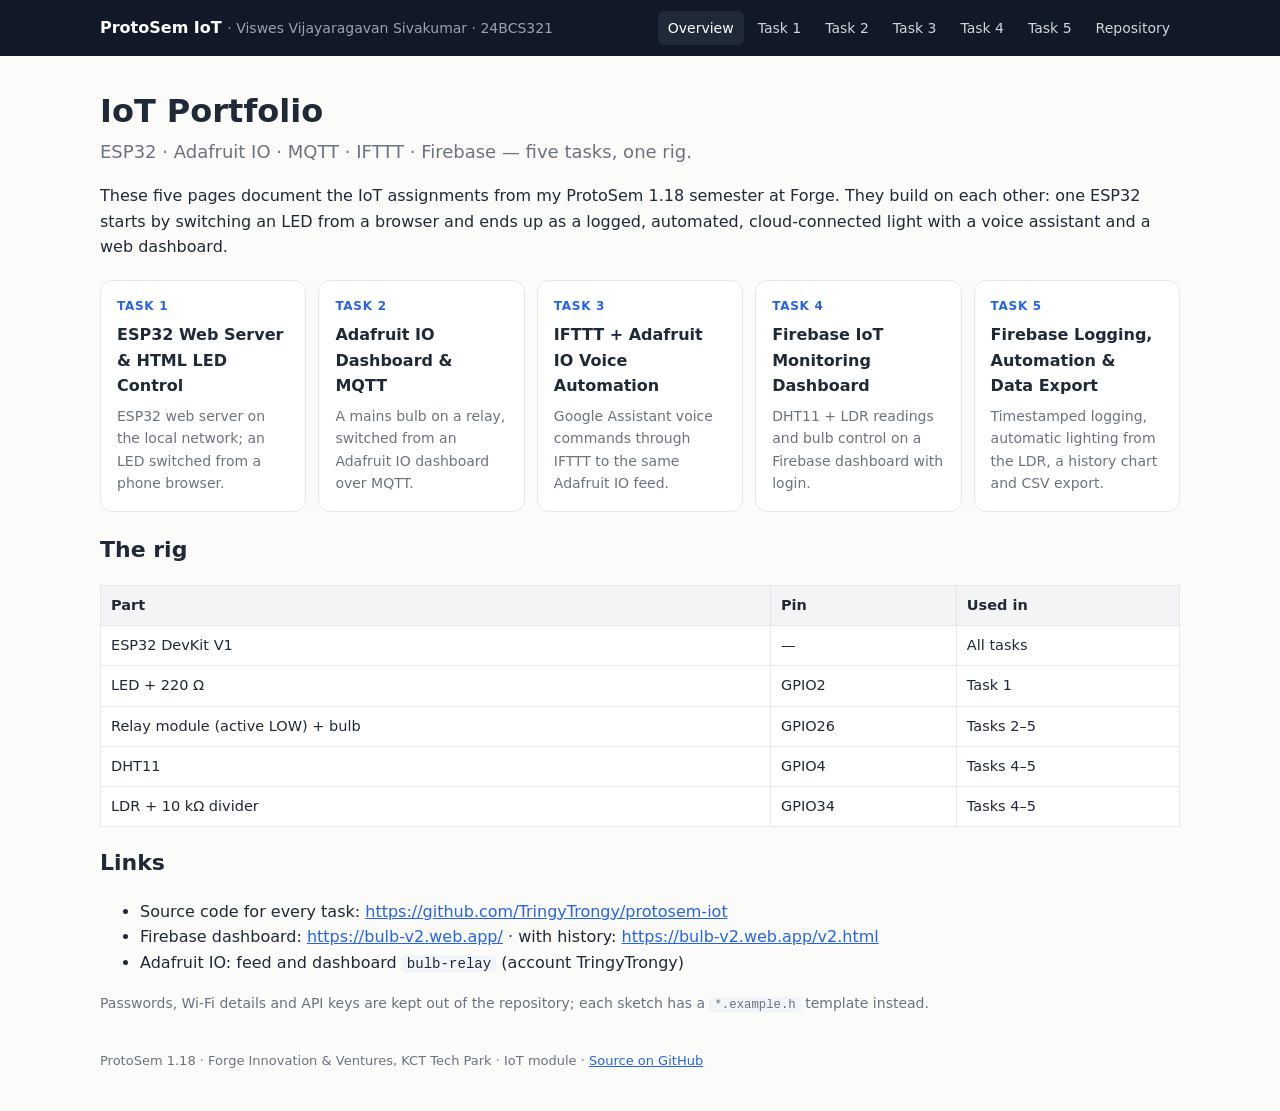
==== docs/index.html @ f3c78e7a "IoT portfolio: code for Tasks 1-5 and GitHub Pages site Co-Authored-By: Claude Opus 5.5 <noreply@ant" ====
<!DOCTYPE html>
<html lang="en">
<head>
<meta charset="utf-8">
<meta name="viewport" content="width=device-width, initial-scale=1">
<title>IoT Portfolio · ProtoSem IoT · Viswes</title>
<meta name="description" content="ESP32 · Adafruit IO · MQTT · IFTTT · Firebase — five tasks, one rig.">
<link rel="stylesheet" href="assets/style.css?v=3">
</head>
<body>
<header class="top"><div class="wrap">
  <a class="brand" href="index.html">ProtoSem IoT <span>· Viswes Vijayaragavan Sivakumar · 24BCS321</span></a>
  <nav><a href="index.html" class="on">Overview</a><a href="task-1.html">Task 1</a><a href="task-2.html">Task 2</a><a href="task-3.html">Task 3</a><a href="task-4.html">Task 4</a><a href="task-5.html">Task 5</a><a href="https://github.com/TringyTrongy/protosem-iot">Repository</a></nav>
</div></header>
<main class="wrap">
<div class="hero"><h1>IoT Portfolio</h1><p class="lede">ESP32 · Adafruit IO · MQTT · IFTTT · Firebase — five tasks, one rig.</p></div>
<p>These five pages document the IoT assignments from my ProtoSem 1.18 semester at Forge. They build on each other: one ESP32 starts by switching an LED from a browser and ends up as a logged, automated, cloud-connected light with a voice assistant and a web dashboard.</p>
<div class="cards"><a class="card" href="task-1.html"><span class="k">Task 1</span><b>ESP32 Web Server &amp; HTML LED Control</b><span>ESP32 web server on the local network; an LED switched from a phone browser.</span></a><a class="card" href="task-2.html"><span class="k">Task 2</span><b>Adafruit IO Dashboard &amp; MQTT</b><span>A mains bulb on a relay, switched from an Adafruit IO dashboard over MQTT.</span></a><a class="card" href="task-3.html"><span class="k">Task 3</span><b>IFTTT + Adafruit IO Voice Automation</b><span>Google Assistant voice commands through IFTTT to the same Adafruit IO feed.</span></a><a class="card" href="task-4.html"><span class="k">Task 4</span><b>Firebase IoT Monitoring Dashboard</b><span>DHT11 + LDR readings and bulb control on a Firebase dashboard with login.</span></a><a class="card" href="task-5.html"><span class="k">Task 5</span><b>Firebase Logging, Automation &amp; Data Export</b><span>Timestamped logging, automatic lighting from the LDR, a history chart and CSV export.</span></a></div>
<h2>The rig</h2>
<div class="tablewrap"><table class=""><thead><tr><th>Part</th><th>Pin</th><th>Used in</th></tr></thead><tbody><tr><td>ESP32 DevKit V1</td><td>—</td><td>All tasks</td></tr><tr><td>LED + 220 Ω</td><td>GPIO2</td><td>Task 1</td></tr><tr><td>Relay module (active LOW) + bulb</td><td>GPIO26</td><td>Tasks 2–5</td></tr><tr><td>DHT11</td><td>GPIO4</td><td>Tasks 4–5</td></tr><tr><td>LDR + 10 kΩ divider</td><td>GPIO34</td><td>Tasks 4–5</td></tr></tbody></table></div>
<h2>Links</h2>
<ul><li>Source code for every task: <a href="https://github.com/TringyTrongy/protosem-iot">https://github.com/TringyTrongy/protosem-iot</a></li>
<li>Firebase dashboard: <a href="https://bulb-v2.web.app/">https://bulb-v2.web.app/</a> · with history: <a href="https://bulb-v2.web.app/v2.html">https://bulb-v2.web.app/v2.html</a></li>
<li>Adafruit IO: feed and dashboard <code>bulb-relay</code> (account TringyTrongy)</li></ul>
<p class="muted">Passwords, Wi-Fi details and API keys are kept out of the repository; each sketch has a <code>*.example.h</code> template instead.</p>
</main>
<footer class="wrap foot">ProtoSem 1.18 · Forge Innovation &amp; Ventures, KCT Tech Park · IoT module · <a href="https://github.com/TringyTrongy/protosem-iot">Source on GitHub</a></footer>
</body>
</html>
---- docs/assets/style.css ----
:root{--bg:#fbfbfa;--fg:#1f2937;--dim:#6b7280;--line:#e5e7eb;--panel:#ffffff;--accent:#2563eb;--code:#0f172a;--codefg:#e2e8f0;--warn:#fef3c7;--warnline:#f59e0b;--note:#eff6ff;--noteline:#3b82f6}
*{box-sizing:border-box}
html{scroll-behavior:smooth}
body{margin:0;background:var(--bg);color:var(--fg);font:16px/1.6 Inter,system-ui,-apple-system,"Segoe UI",Roboto,sans-serif}
a{color:var(--accent)}
.wrap{max-width:1120px;margin:0 auto;padding:0 20px}
header.top{background:#111827;color:#fff;position:sticky;top:0;z-index:5}
header.top .wrap{display:flex;align-items:center;justify-content:space-between;gap:12px;min-height:56px;flex-wrap:wrap}
.brand{color:#fff;text-decoration:none;font-weight:700}
.brand span{font-weight:400;color:#9ca3af;font-size:14px}
header nav{display:flex;gap:4px;flex-wrap:wrap}
header nav a{color:#d1d5db;text-decoration:none;font-size:14px;padding:6px 10px;border-radius:6px}
header nav a:hover,header nav a.on{background:#1f2937;color:#fff}
.hero{padding:36px 0 8px}
.hero h1{font-size:32px;line-height:1.2;margin:0 0 8px}
.lede{font-size:18px;color:var(--dim);margin:0}
.links{display:flex;gap:10px;flex-wrap:wrap;margin:16px 0 8px}
.btn{display:inline-block;background:var(--accent);color:#fff;text-decoration:none;padding:8px 14px;border-radius:8px;font-size:14px;font-weight:600}
.btn:nth-child(n+2){background:#fff;color:var(--accent);border:1px solid #c7d2fe}
.layout{display:grid;grid-template-columns:220px minmax(0,1fr);gap:32px;margin-top:16px}
.toc{position:sticky;top:76px;align-self:start;display:flex;flex-direction:column;gap:2px;font-size:14px}
.toc b{font-size:12px;text-transform:uppercase;letter-spacing:.06em;color:var(--dim);margin-bottom:6px}
.toc a{color:var(--fg);text-decoration:none;padding:3px 0}
.toc a:hover{color:var(--accent)}
.content{min-width:0}
section{padding:20px 0;border-bottom:1px solid var(--line)}
section h2{font-size:22px;margin:0 0 12px;display:flex;align-items:center;gap:10px}
.num{display:inline-flex;align-items:center;justify-content:center;width:30px;height:30px;border-radius:8px;background:#111827;color:#fff;font-size:14px;flex:none}
h3{font-size:17px;margin:20px 0 6px}
p{margin:8px 0}
code{font-family:ui-monospace,SFMono-Regular,Menlo,Consolas,monospace;font-size:.88em;background:#f1f5f9;padding:1px 5px;border-radius:4px}
pre{background:var(--code);color:var(--codefg);padding:14px 16px;border-radius:10px;overflow-x:auto;font-size:13px;line-height:1.5}
pre code{background:none;padding:0;color:inherit;font-size:inherit}
details.codefile{border:1px solid var(--line);border-radius:10px;background:var(--panel);margin:12px 0}
details.codefile summary{cursor:pointer;padding:10px 14px;display:flex;justify-content:space-between;gap:10px;font-size:14px}
details.codefile summary .fname{font-family:ui-monospace,monospace;font-weight:600}
details.codefile pre{margin:0;border-radius:0 0 10px 10px;max-height:560px}
details.codefile p{padding:0 14px}
.tablewrap{overflow-x:auto;margin:10px 0}
table{border-collapse:collapse;width:100%;font-size:14.5px;background:var(--panel)}
th,td{text-align:left;padding:8px 10px;border:1px solid var(--line);vertical-align:top}
th{background:#f3f4f6;font-weight:600}
table.check td:last-child{white-space:nowrap}
.diagram{width:100%;height:auto;background:#fff;border:1px solid var(--line);border-radius:10px;padding:10px;margin:8px 0}
figure.shot{margin:12px 0;background:var(--panel);border:1px solid var(--line);border-radius:10px;padding:10px}
figure.shot img,figure.shot video{display:block;width:100%;height:auto;border-radius:6px}
figure.shot figcaption{font-size:13.5px;color:var(--dim);margin-top:8px}
.gallery{display:grid;grid-template-columns:repeat(auto-fit,minmax(260px,1fr));gap:12px}
.gallery figure.shot{margin:0}
figure.pending img,figure.pending video{display:none}
figure.pending::before{content:"To add: " attr(data-what);display:flex;align-items:center;justify-content:center;min-height:150px;border:2px dashed #cbd5e1;border-radius:8px;color:#94a3b8;font-size:14px;text-align:center;padding:10px}
.calib{background:var(--panel);border:1px solid var(--line);border-radius:10px;padding:12px 14px;margin:10px 0}
.fix{background:var(--panel);border:1px solid var(--line);border-left:4px solid #10b981;border-radius:8px;padding:6px 14px;margin:10px 0}
.callout{background:var(--note);border-left:4px solid var(--noteline);border-radius:8px;padding:10px 14px;margin:12px 0;font-size:15px}
.callout.warn{background:var(--warn);border-left-color:var(--warnline)}
.muted{color:var(--dim);font-size:14px}
.cards{display:grid;grid-template-columns:repeat(auto-fit,minmax(200px,1fr));gap:12px;margin:20px 0}
.card{display:flex;flex-direction:column;gap:6px;background:var(--panel);border:1px solid var(--line);border-radius:12px;padding:16px;text-decoration:none;color:var(--fg)}
.card:hover{border-color:var(--accent)}
.card .k{font-size:12px;text-transform:uppercase;letter-spacing:.06em;color:var(--accent);font-weight:700}
.card span:last-child{font-size:14px;color:var(--dim)}
main h2{font-size:22px}
.foot{color:var(--dim);font-size:13px;padding:28px 20px 40px}
@media (max-width:860px){.layout{grid-template-columns:minmax(0,1fr)}.toc{display:none}.hero h1{font-size:26px}}

p,li,td,figcaption{overflow-wrap:break-word}
:not(pre)>code{overflow-wrap:anywhere}
section{scroll-margin-top:70px}
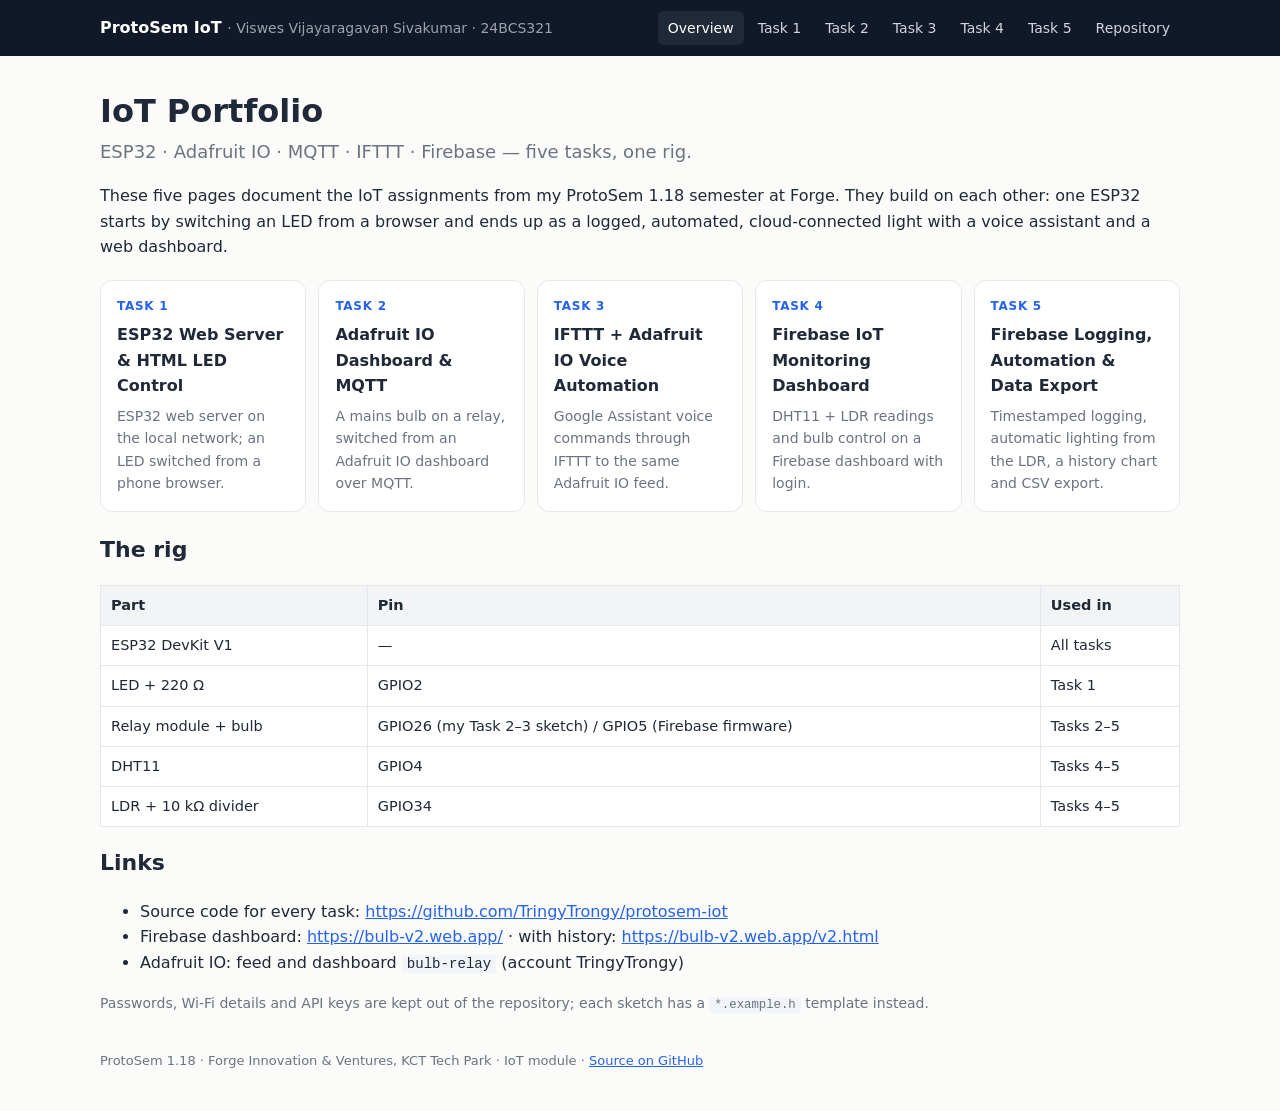
==== commit 0db8e72e: "Add rig photos and demo videos (credited to Sachin S), match Firebase firmware to the shared rig (re" ====
--- a/docs/index.html
+++ b/docs/index.html
@@ -5,7 +5,7 @@
 <meta name="viewport" content="width=device-width, initial-scale=1">
 <title>IoT Portfolio · ProtoSem IoT · Viswes</title>
 <meta name="description" content="ESP32 · Adafruit IO · MQTT · IFTTT · Firebase — five tasks, one rig.">
-<link rel="stylesheet" href="assets/style.css?v=3">
+<link rel="stylesheet" href="assets/style.css?v=4">
 </head>
 <body>
 <header class="top"><div class="wrap">
@@ -17,7 +17,7 @@
 <p>These five pages document the IoT assignments from my ProtoSem 1.18 semester at Forge. They build on each other: one ESP32 starts by switching an LED from a browser and ends up as a logged, automated, cloud-connected light with a voice assistant and a web dashboard.</p>
 <div class="cards"><a class="card" href="task-1.html"><span class="k">Task 1</span><b>ESP32 Web Server &amp; HTML LED Control</b><span>ESP32 web server on the local network; an LED switched from a phone browser.</span></a><a class="card" href="task-2.html"><span class="k">Task 2</span><b>Adafruit IO Dashboard &amp; MQTT</b><span>A mains bulb on a relay, switched from an Adafruit IO dashboard over MQTT.</span></a><a class="card" href="task-3.html"><span class="k">Task 3</span><b>IFTTT + Adafruit IO Voice Automation</b><span>Google Assistant voice commands through IFTTT to the same Adafruit IO feed.</span></a><a class="card" href="task-4.html"><span class="k">Task 4</span><b>Firebase IoT Monitoring Dashboard</b><span>DHT11 + LDR readings and bulb control on a Firebase dashboard with login.</span></a><a class="card" href="task-5.html"><span class="k">Task 5</span><b>Firebase Logging, Automation &amp; Data Export</b><span>Timestamped logging, automatic lighting from the LDR, a history chart and CSV export.</span></a></div>
 <h2>The rig</h2>
-<div class="tablewrap"><table class=""><thead><tr><th>Part</th><th>Pin</th><th>Used in</th></tr></thead><tbody><tr><td>ESP32 DevKit V1</td><td>—</td><td>All tasks</td></tr><tr><td>LED + 220 Ω</td><td>GPIO2</td><td>Task 1</td></tr><tr><td>Relay module (active LOW) + bulb</td><td>GPIO26</td><td>Tasks 2–5</td></tr><tr><td>DHT11</td><td>GPIO4</td><td>Tasks 4–5</td></tr><tr><td>LDR + 10 kΩ divider</td><td>GPIO34</td><td>Tasks 4–5</td></tr></tbody></table></div>
+<div class="tablewrap"><table class=""><thead><tr><th>Part</th><th>Pin</th><th>Used in</th></tr></thead><tbody><tr><td>ESP32 DevKit V1</td><td>—</td><td>All tasks</td></tr><tr><td>LED + 220 Ω</td><td>GPIO2</td><td>Task 1</td></tr><tr><td>Relay module + bulb</td><td>GPIO26 (my Task 2–3 sketch) / GPIO5 (Firebase firmware)</td><td>Tasks 2–5</td></tr><tr><td>DHT11</td><td>GPIO4</td><td>Tasks 4–5</td></tr><tr><td>LDR + 10 kΩ divider</td><td>GPIO34</td><td>Tasks 4–5</td></tr></tbody></table></div>
 <h2>Links</h2>
 <ul><li>Source code for every task: <a href="https://github.com/TringyTrongy/protosem-iot">https://github.com/TringyTrongy/protosem-iot</a></li>
 <li>Firebase dashboard: <a href="https://bulb-v2.web.app/">https://bulb-v2.web.app/</a> · with history: <a href="https://bulb-v2.web.app/v2.html">https://bulb-v2.web.app/v2.html</a></li>
--- a/docs/assets/style.css
+++ b/docs/assets/style.css
@@ -66,3 +66,6 @@
 p,li,td,figcaption{overflow-wrap:break-word}
 :not(pre)>code{overflow-wrap:anywhere}
 section{scroll-margin-top:70px}
+figure.pending{display:none}
+.credit{display:block;font-size:12px;color:#94a3b8;margin-top:2px}
+.credit a{color:#64748b}
